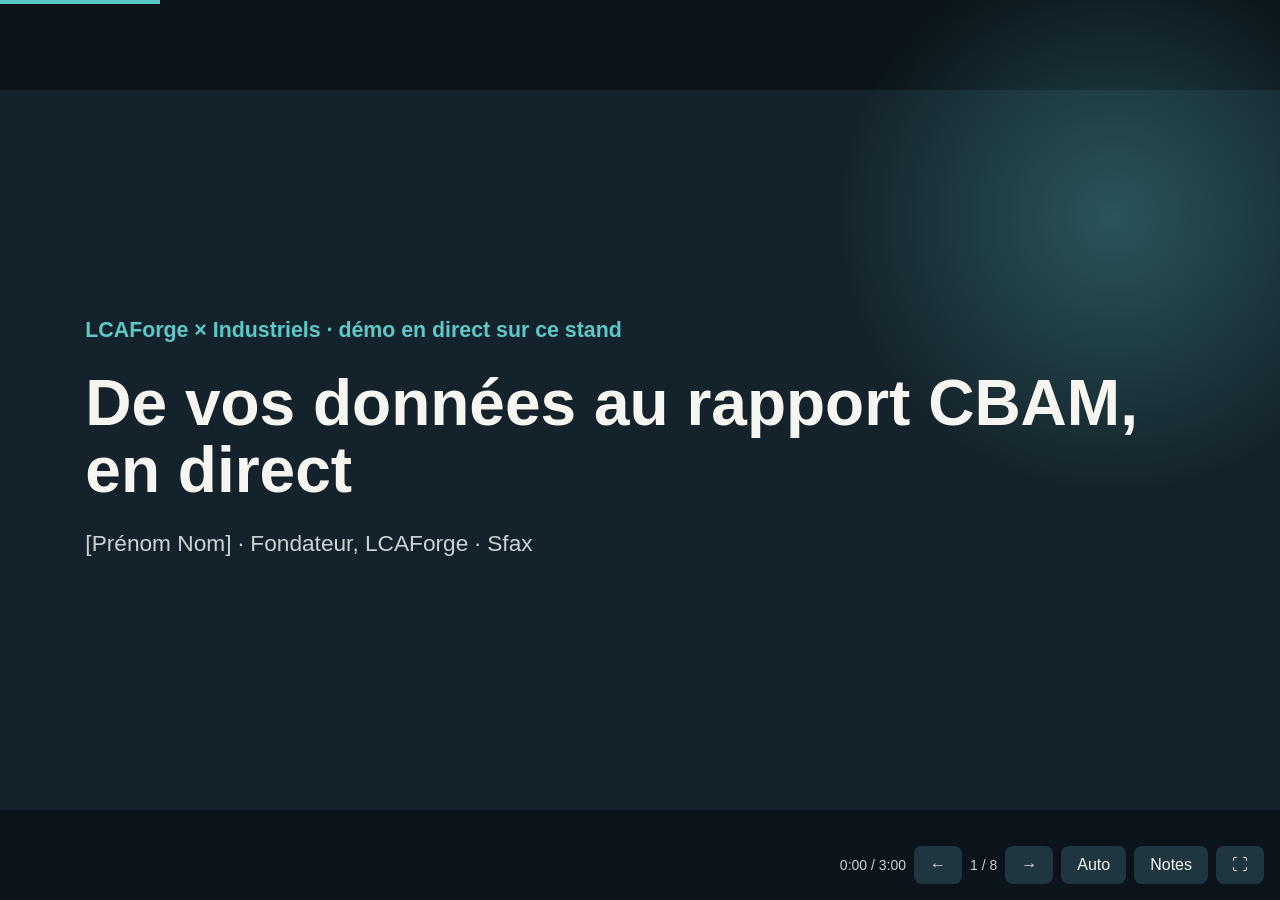
==== presentation.html @ fda1965a "Add files via upload" ====
<!DOCTYPE html>
<html lang="fr">
<head>
<meta charset="utf-8">
<meta name="viewport" content="width=device-width, initial-scale=1">
<title>LCAForge — Stand : démo et pitch, 3 min</title>
<style>
:root{--dark:#14232B;--light:#F7F5F0;--teal:#0B6B6B;--mint:#5CC8C8;--muted:#C9D3D6;--line:#DDD8CC;--amber:#8A5A0E}
*{box-sizing:border-box}
html,body{margin:0;height:100%;background:#0b141a;overflow:hidden;font-family:'Helvetica Neue',Arial,sans-serif}
#stage{position:absolute;left:50%;top:50%;width:1920px;height:1080px;transform-origin:center center}
.slide{position:absolute;inset:0;padding:112px 128px 150px;display:none;flex-direction:column;justify-content:space-between;gap:36px}
.slide.on{display:flex;animation:in .45s ease}
@keyframes in{from{opacity:0;transform:translateX(48px)}to{opacity:1;transform:none}}
@keyframes inb{from{opacity:0;transform:translateX(-48px)}to{opacity:1;transform:none}}
@keyframes up{from{opacity:0;transform:translateY(32px)}to{opacity:1;transform:none}}
@keyframes pop{from{opacity:0;transform:scale(.8)}to{opacity:1;transform:none}}
@keyframes glow{0%,100%{box-shadow:0 0 0 0 rgba(11,107,107,0)}50%{box-shadow:0 0 0 12px rgba(11,107,107,.2)}}
@keyframes float{from{transform:translate(0,0)}to{transform:translate(-80px,60px)}}
#stage[data-dir="back"] .slide.on{animation-name:inb}
.slide.on .a{animation:up .65s cubic-bezier(.2,.7,.2,1) var(--d,0s) both}
.slide.on .price.a{animation-name:pop}
.slide.on .tr.me{animation:up .65s cubic-bezier(.2,.7,.2,1) var(--d,0s) both,glow 1.6s ease 1.6s 2}
.cover::before{content:"";position:absolute;width:900px;height:900px;right:-200px;top:-260px;border-radius:50%;background:radial-gradient(circle,rgba(92,200,200,.3),transparent 65%);animation:float 9s ease-in-out infinite alternate}
.cover>*{position:relative}
#notes{display:none;position:fixed;left:0;right:0;bottom:0;max-height:44vh;overflow:auto;background:rgba(11,20,26,.97);color:#F7F5F0;padding:16px 24px 64px;font:18px/1.5 Arial,sans-serif;z-index:4;border-top:3px solid var(--mint)}
#notes.show{display:block}
#notes h4{margin:0 0 8px;font-size:20px;color:var(--mint)}
#notes p{margin:0 0 10px}
#notes b{color:var(--mint)}
@media (prefers-reduced-motion:reduce){.slide.on,.slide.on .a,.slide.on .tr.me,.cover::before{animation:none!important}}
.dark{background:var(--dark);color:var(--light)}
.light{background:var(--light);color:var(--dark)}
h1{font-size:96px;font-weight:700;line-height:1.05;margin:0}
h2{font-size:64px;font-weight:700;line-height:1.1;margin:0}
h3{font-size:36px;font-weight:700;margin:0}
p{margin:0}
.cover{justify-content:center;gap:40px}
.kicker{font-size:32px;color:var(--mint);font-weight:600}
.sub{font-size:34px;color:var(--muted)}
.cards{display:flex;gap:28px}
.card{flex:1;display:flex;flex-direction:column;gap:12px;background:#fff;padding:36px;border:1px solid var(--line);border-radius:16px}
.card p{font-size:28px;line-height:1.3}
.card .big{font-size:60px;font-weight:700;line-height:1.1;color:var(--teal)}
.lead{font-size:34px;line-height:1.3}
.tag{font-size:30px;color:var(--teal);font-weight:600}
.note{font-size:24px;color:#5a6670;line-height:1.3}
.dark .note{color:var(--muted)}
.pill{align-self:flex-start;background:var(--teal);color:#fff;font-size:32px;font-weight:600;padding:14px 28px;border-radius:40px}
.bars{display:flex;flex-direction:column;gap:28px}
.row{display:flex;align-items:center;gap:28px}
.lab{width:420px;font-size:30px;line-height:1.25}
.track{flex:1}
.bar{height:84px;border-radius:12px;display:flex;align-items:center;padding-left:28px;font-size:34px;font-weight:700;color:#fff}
.b1{width:100%;background:var(--amber)}
.b2{width:50.5%;background:var(--teal)}
.result{display:flex;gap:40px;align-items:center}
.result .big{font-size:84px;font-weight:700;color:var(--teal);line-height:1}
.tbl{display:flex;flex-direction:column;border:1px solid var(--line);border-radius:16px;overflow:hidden;background:#fff}
.tr{display:grid;grid-template-columns:330px 1fr 380px;align-items:center;padding:18px 32px;font-size:28px;border-top:1px solid var(--line)}
.tr:first-child{border-top:0}
.th{background:var(--dark);color:var(--light);font-weight:700;font-size:26px}
.tr.me{background:#DDF1F0;font-weight:700}
.price{font-size:112px;font-weight:700;color:var(--mint);line-height:1}
.offer{display:flex;gap:56px;align-items:center}
.offer ul{font-size:30px;line-height:1.45;margin:0;padding-left:34px}
.cta{font-size:40px;font-weight:600}
.foot{position:absolute;left:128px;bottom:56px;right:128px;font-size:24px;color:var(--muted);line-height:1.3}
.light .foot{color:#5a6670}
#bar{position:fixed;left:0;top:0;height:4px;background:var(--mint);width:0;transition:width .3s;z-index:5}
#nav{position:fixed;right:16px;bottom:16px;display:flex;gap:8px;align-items:center;z-index:5;font:14px Arial,sans-serif;color:#C9D3D6}
#nav button{background:#1F3640;color:#F7F5F0;border:0;border-radius:8px;padding:10px 16px;font-size:16px;cursor:pointer}
#nav button:hover{background:var(--teal)}
#timer.over{color:#ffb454;font-weight:700}
.grid3{display:grid;grid-template-columns:repeat(3,1fr);gap:24px}
.mod{display:flex;flex-direction:column;gap:8px;background:#fff;padding:26px 30px;border:1px solid var(--line);border-radius:16px}
.mod .code{font-size:26px;font-weight:700;color:var(--teal)}
.mod h3{font-size:34px}
.mod .sec{font-size:24px;color:#5a6670;line-height:1.25}
.mod .lev{font-size:27px;line-height:1.25}
.cards.four .card{padding:28px}
.cards.four .big{font-size:52px}
.cards.four .card p{font-size:26px}
.col{flex:1;display:flex;flex-direction:column;gap:12px;background:#fff;padding:30px 32px;border:1px solid var(--line);border-radius:16px}
.col h3{font-size:40px;color:var(--teal)}
.col .st{font-size:24px;color:#5a6670}
.col ul{margin:0;padding-left:28px;font-size:26px;line-height:1.3}
.col li{margin-bottom:10px}
.steps{display:flex;gap:44px}
.step{flex:1;position:relative;display:flex;flex-direction:column;gap:12px;background:#1F3640;padding:34px;border-radius:16px}
.step .n{font-size:64px;font-weight:700;color:var(--mint);line-height:1}
.step h3{font-size:36px}
.step p{font-size:27px;line-height:1.3;color:var(--muted)}
.step:not(:last-child)::after{content:"→";position:absolute;right:-40px;top:50%;font-size:40px;color:var(--mint);transform:translateY(-50%)}
.slide.on .step{animation:up .65s cubic-bezier(.2,.7,.2,1) var(--d,0s) both,hl 8s linear var(--h,2s) infinite}
.step:nth-child(1){--h:1.5s}.step:nth-child(2){--h:3.5s}.step:nth-child(3){--h:5.5s}.step:nth-child(4){--h:7.5s}
@keyframes hl{0%{background:#1F3640}4%,22%{background:var(--teal)}28%,100%{background:#1F3640}}
.final{display:flex;gap:64px;align-items:center}
.final .left{flex:1;display:flex;flex-direction:column;gap:20px}
.final ul{font-size:30px;line-height:1.45;margin:0;padding-left:34px}
.src ol{list-style:none;margin:0;padding:0;columns:2;column-gap:56px;font-size:20px;line-height:1.3}
.src li{break-inside:avoid;margin-bottom:12px}
.src b{color:var(--teal)}
.src a{color:var(--teal);word-break:break-all}
.cards.four .big{font-size:46px}
</style>
</head>
<body>
<div id="bar"></div>
<div id="stage">

<!-- 1 · 0:00–0:10 -->
<section class="slide dark cover on">
<p class="kicker">LCAForge × Industriels · démo en direct sur ce stand</p>
<h1>De vos données au rapport CBAM, en direct</h1>
<p class="sub">[Prénom Nom] · Fondateur, LCAForge · Sfax</p>
</section>

<!-- 2 · 0:10–0:45 -->
<section class="slide light">
<h2>Les bénéfices de l'ACV à l'export</h2>
<div class="cards">
<div class="col"><h3>Tunisie</h3><p class="st">Des soutiens publics</p><ul>
<li>FTE : jusqu'à 70 % de l'accompagnement carbone (plafond 70 000 TND)</li>
<li>ANME : cahier des charges de comptabilité carbone (août 2026)</li>
<li>GEFF et TCP : crédits verts et subventions de l'UE</li></ul></div>
<div class="col"><h3>Europe</h3><p class="st">CBAM définitif depuis le 1er janv. 2026 · certificat ≈ 82 € / tCO₂ (T3 2026)</p><ul>
<li>Données réelles plutôt que valeurs par défaut (+10 % → +30 %)</li>
<li>Jusqu'à −48 % de facture CBAM (exemple acier, 2026)</li>
<li>Vos clients ont besoin de vos données pour déclarer</li></ul></div>
<div class="col"><h3>Reste du monde</h3><p class="st">Le prix du carbone aux frontières se répand</p><ul>
<li>Royaume-Uni : son CBAM dès le 1er janv. 2027</li>
<li>Norvège : reprise du CBAM européen prévue dès 2027</li>
<li>Australie et Nouvelle-Zélande : mécanisme à l'étude</li></ul></div>
</div>
<p class="foot">Sources : [1] [2] [3] [4] [5]. Éligibilité de LCAForge aux aides à confirmer auprès de l'ANME. Vérification CBAM par un vérificateur accrédité.</p>
</section>

<!-- 3 · 0:45–1:10 -->
<section class="slide light">
<h2>Plateforme fonctionnelle, six usages</h2>
<div class="grid3"><div class="mod"><p class="code">M1</p><h3>Carbone &amp; procédés</h3><p class="sec">Métallurgie, traitement thermique, transport</p><p class="lev">Mesurer le carbone par procédé et réduire la facture CBAM</p></div><div class="mod"><p class="code">M2</p><h3>Éco-conception</h3><p class="sec">Plasturgie, tôlerie, bois</p><p class="lev">Comparer les matériaux avant de produire</p></div><div class="mod"><p class="code">M3</p><h3>ACV produit</h3><p class="sec">Médical, pharma, emballage</p><p class="lev">Des données prêtes pour vos clients et appels d'offres</p></div><div class="mod"><p class="code">M4</p><h3>Coût &amp; matériaux</h3><p class="sec">Fonderie, fabrication métallique</p><p class="lev">Réduire coût matière, rebut et énergie</p></div><div class="mod"><p class="code">M5</p><h3>Décision R&amp;D</h3><p class="sec">Bureaux d'études, R&amp;D</p><p class="lev">Choisir la meilleure option, plus vite</p></div><div class="mod"><p class="code">M6</p><h3>Fournisseurs &amp; risque</h3><p class="sec">Construction, câbles, polymères</p><p class="lev">Repérer les fournisseurs à risque avant la rupture</p></div></div>
<p class="lead">Un seul outil, les mêmes données, prêt à l'emploi : testez-le en direct sur ce stand.</p>
</section>

<!-- 4 · 1:10–1:45 -->
<section class="slide light">
<h2>Du temps et de l'argent gagnés</h2>
<p class="pill">Une ACV : <span class="cnt" data-to="8">8</span> h+ à la main → ≈ <span class="cnt" data-to="9">9</span> min avec un outil dédié</p>
<div class="cards four">
<div class="card"><p class="big">≈ <span class="cnt" data-to="80850">80 850</span> € / an</p><h3>CBAM (M1)</h3><p>Ciment, 50 000 t exportées en 2026 : données réelles plutôt que valeur par défaut (exemple illustratif)</p></div>
<div class="card"><p class="big"><span class="cnt" data-to="7.6" data-dec="1">7,6</span> M€ / an</p><h3>Interface (M1)</h3><p>Énergie −40 %, fil −12 % depuis 1996, avec l'appui de l'ACV</p></div>
<div class="card"><p class="big"><span class="cnt" data-to="60000">60 000</span> $ / an</p><h3>Carrier (M2, M4)</h3><p>Une seule pièce plastique : coût et −10 t CO₂</p></div>
<div class="card"><p class="big"><span class="cnt" data-to="671">671</span> $ / unité</p><h3>ERSOS (M4)</h3><p>Coût réduit et −19 % de CO₂</p></div>
</div>
<p class="lead"><b>Notre estimation, PME industrielle :</b> abonnement 48 000 TND/an → gain net modélisé ≈ <span class="cnt" data-to="126500">126 500</span> TND/an (ROI 264 %).</p>
<p class="foot">Sources : [3] [6] [7] [8] [9] [13]. Études de cas des éditeurs ; résultats propres à chaque entreprise. Estimation modélisée, à valider sur vos données. La vérification CBAM reste faite par un vérificateur accrédité.</p>
</section>

<!-- 5 · 1:45–2:25 -->
<section class="slide dark">
<h2>Un agent qui travaille devant vous</h2>
<div class="steps">
<div class="step"><p class="n">1</p><h3>Vous demandez</h3><p>Décrivez votre besoin en langage simple</p></div>
<div class="step"><p class="n">2</p><h3>L'agent planifie</h3><p>Il rédige un plan d'actions détaillé</p></div>
<div class="step"><p class="n">3</p><h3>Vous validez</h3><p>Vous modifiez, puis approuvez : rien ne s'exécute avant</p></div>
<div class="step"><p class="n">4</p><h3>Il exécute</h3><p>Il change d'onglet, remplit les champs et lance les calculs, sous vos yeux</p></div>
</div>
<p class="lead">Résultat : un rapport prêt à partager (PDF). Regardez-le travailler sur ce stand.</p>
</section>

<!-- 6 · 2:25–2:45 -->
<section class="slide light">
<h2>LCAForge face aux autres outils</h2>
<div class="tbl">
<div class="tr th"><span>Outil</span><span>Ce qu'il couvre</span><span>Prix par an</span></div>
<div class="tr me"><span>LCAForge</span><span>6 modules : carbone, éco-conception, ACV, coût, R&amp;D, fournisseurs</span><span>Pilote 1 500 TND / 3 mois</span></div>
<div class="tr"><span>SimaPro</span><span>ACV (licence Expert)</span><span>≈ 6 100 €</span></div>
<div class="tr"><span>One Click LCA</span><span>ACV produit et EPD</span><span>dès ≈ 4 800 €</span></div>
<div class="tr"><span>Ecochain Mobius</span><span>ACV produit</span><span>≈ 1 140 – 4 080 €</span></div>
<div class="tr"><span>Makersite</span><span>Matériaux, ACV, coût, risque</span><span>Sur devis</span></div>
</div>
<p class="lead">Aucun outil intégré n'est pensé pour les exportateurs tunisiens : support local, prix en dinars.</p>
<p class="foot">Sources : [10] [11] [12] [13] [14]. Prix publics ou revendeurs (2026), à confirmer avant signature.</p>
</section>

<!-- 7 · 2:45–3:00 -->
<section class="slide dark">
<h2>Essayez, puis lancez un pilote</h2>
<div class="offer">
<div><p class="price"><span class="cnt" data-to="1500">1 500</span> TND</p><p class="sub" style="font-size:30px;margin-top:14px">pilote de 3 mois, au lieu de 10 500 à 15 000 TND</p></div>
<ul><li>Démo en direct sur ce stand</li><li>Vos données réelles, vos priorités</li><li>Questionnaire de découverte (25 questions, ~25 min)</li></ul>
</div>
<p class="cta">Venez voir la démo, ou parlons de votre pilote.</p>
<p class="foot">[email] · [téléphone]</p>
</section>

<!-- 8 · référence, hors présentation -->
<section class="slide light src">
<h2>Sources et références</h2>
<ol>
<li><b>[1]</b> Prix du certificat CBAM T1 2026 (75,36 €) et achats dès février 2027 : PwC Autriche, 9 avr. 2026 · <a href="https://www.pwc.at/de/insights/austrian-tax-news/cbam-certificates-eu-commission-price.html" target="_blank" rel="noopener">pwc.at/…/cbam-certificates-eu-commission-price.html</a></li>
<li><b>[2]</b> Prix T3 2026 (82,32 €), CBAM du Royaume-Uni, Norvège, Australie, Nouvelle-Zélande, Canada : CBAM Guide, mis à jour le 23 oct. 2026 · <a href="https://cbamguide.com/trade/global-cbam/" target="_blank" rel="noopener">cbamguide.com/trade/global-cbam/</a></li>
<li><b>[3]</b> Valeurs par défaut et émissions réelles, majoration de 10 / 20 / 30 %, exemples acier et ciment : The Sustainability Cloud (blog d'un éditeur), 3 sept. 2026 · <a href="https://www.thesustainabilitycloud.com/blog/eu-cbam-default-values/" target="_blank" rel="noopener">thesustainabilitycloud.com/blog/eu-cbam-default-values/</a></li>
<li><b>[4]</b> FTE (70 % jusqu'à 70 000 TND), cahier des charges ANME d'août 2026, périmètre du CBAM : Tunisie Numérique, 26 août 2026 · <a href="https://www.tunisienumerique.com/decarbonation-entreprises-tunisiennes-financement-transition-energetique/" target="_blank" rel="noopener">tunisienumerique.com/decarbonation-entreprises-tunisiennes-…</a></li>
<li><b>[5]</b> GEFF Tunisie et programme TCP : WMC avec TAP, 1er déc. 2025 · <a href="https://www.webmanagercenter.com/2025/12/01/556948/tunisie-ue-programmes-europeens-et-financements-verts-pour-preparer-les-entreprises-au-mecanisme-carbone/" target="_blank" rel="noopener">webmanagercenter.com/2025/12/01/556948/…</a></li>
<li><b>[6]</b> Interface : énergie −40 %, fil −12 %, 7,6 M€ par an (thinkstep/Sphera, 2018) · <a href="https://www.csr.dk/opening-new-markets-and-achieving-corporate-objectives-lca" target="_blank" rel="noopener">csr.dk/opening-new-markets-and-achieving-corporate-objectives-lca</a></li>
<li><b>[7]</b> Carrier : −60 000 $ par an et −10 t de carbone sur une pièce (aPriori) · <a href="https://www.casestudies.com/company/apriori/case-study/carrier-saves-6-months-on-lca-process-with-apriori" target="_blank" rel="noopener">casestudies.com/…/carrier-saves-6-months-on-lca-process-with-apriori</a></li>
<li><b>[8]</b> ERSOS : −671 $ par unité, −19,32 % de CO₂ (Makersite, avec Durham University) · <a href="https://makersite.io/?p=3387" target="_blank" rel="noopener">makersite.io/?p=3387</a></li>
<li><b>[9]</b> Temps d'une ACV (8 h+ → ≈ 9 min) : revue BIM-LCA, Building and Environment 282 (2025) 113248, Elsevier ; chiffres à confirmer dans l'article · <a href="https://repositorio.iscte-iul.pt/bitstream/10071/34667/1/article_111613.pdf" target="_blank" rel="noopener">repositorio.iscte-iul.pt/…/article_111613.pdf</a></li>
<li><b>[10]</b> SimaPro, licence Expert (6 100 € par an) : revendeur SimaPro · <a href="https://simapro.se/en/?p=4527" target="_blank" rel="noopener">simapro.se/en/?p=4527</a></li>
<li><b>[11]</b> One Click LCA, ACV produit et EPD (dès 400 € par siège et par mois) · <a href="https://oneclicklca.com/pricing/product-lca-and-epd-pricing" target="_blank" rel="noopener">oneclicklca.com/pricing/product-lca-and-epd-pricing</a></li>
<li><b>[12]</b> Ecochain Mobius (Starter dès 95 €/mois, Professional 340 €/mois) · <a href="https://helpcenter.ecochain.com/en/articles/9059735-mobius-faq" target="_blank" rel="noopener">helpcenter.ecochain.com/…/9059735-mobius-faq</a> · <a href="https://ecochain.com/mobius/mobius-features-and-pricing/" target="_blank" rel="noopener">ecochain.com/mobius/mobius-features-and-pricing/</a></li>
<li><b>[13]</b> Estimation du ROI (126 500 TND par an) et tarifs LCAForge : modèle et grille tarifaire internes</li>
<li><b>[14]</b> Makersite, plateforme d'entreprise vendue en B2B (tarif sur devis) · <a href="https://www.ki-syndikat.de/tools/makersite/" target="_blank" rel="noopener">ki-syndikat.de/tools/makersite/</a></li>
</ol>
<p class="note">Les chiffres des études de cas viennent des éditeurs de logiciels. Sources consultées en octobre 2026.</p>
</section>
</div>
<div id="notes"><h4 id="nh"></h4><div id="nb"></div></div>
<div id="nav"><span id="timer">0:00 / 3:00</span><button id="prev" aria-label="Précédent">←</button><span id="count"></span><button id="next" aria-label="Suivant">→</button><button id="abtn" aria-label="Défilement automatique">Auto</button><button id="nbtn" aria-label="Notes">Notes</button><button id="fs" aria-label="Plein écran">⛶</button></div>
<script>
(function(){
var stage=document.getElementById('stage'),slides=[].slice.call(stage.children),i=0,t0=null,tm=document.getElementById('timer');
function fit(){var s=Math.min(innerWidth/1920,innerHeight/1080);stage.style.transform='translate(-50%,-50%) scale('+s+')'}
function go(n){
  var prev=i;i=Math.max(0,Math.min(slides.length-1,n));stage.dataset.dir=(n<prev)?"back":"fwd";
  slides.forEach(function(el,k){el.classList.toggle('on',k===i)});
  document.getElementById('count').textContent=(i+1)+' / '+slides.length;
  document.getElementById('bar').style.width=((i+1)/slides.length*100)+'%';
  if(i>0&&t0===null)t0=Date.now();
  afterGo();
  try{history.replaceState(null,'','#'+(i+1))}catch(e){}
}
setInterval(function(){
  if(t0===null)return;
  var s=Math.floor((Date.now()-t0)/1000);
  tm.textContent=Math.floor(s/60)+':'+('0'+s%60).slice(-2)+' / 3:00';
  tm.className=s>180?'over':'';
},500);
document.addEventListener('keydown',function(e){
  if(['ArrowRight','PageDown',' ','Enter'].indexOf(e.key)>-1){e.preventDefault();go(i+1)}
  else if(['ArrowLeft','PageUp','Backspace'].indexOf(e.key)>-1){e.preventDefault();go(i-1)}
  else if(e.key==='Home')go(0);
  else if(e.key==='End')go(slides.length-1);
  else if(e.key==='r'||e.key==='R'){t0=null;tm.textContent='0:00 / 3:00';tm.className='';go(0)}
  else if(e.key==='f'||e.key==='F')fs();
});
function fs(){var d=document.documentElement;if(document.fullscreenElement){document.exitFullscreen()}else if(d.requestFullscreen){d.requestFullscreen()}}
document.getElementById('prev').onclick=function(){go(i-1)};
document.getElementById('next').onclick=function(){go(i+1)};
document.getElementById('fs').onclick=fs;
var x0=null;
document.addEventListener('touchstart',function(e){x0=e.touches[0].clientX},{passive:true});
document.addEventListener('touchend',function(e){if(x0===null)return;var dx=e.changedTouches[0].clientX-x0;if(Math.abs(dx)>50)go(i+(dx<0?1:-1));x0=null});
addEventListener('resize',fit);
fit();
var NOTES=[
{h:"1 · Couverture · 0:00–0:10",say:"Bonjour et bienvenue sur notre stand. LCAForge transforme vos données industrielles en carbone, en ACV et en rapports prêts pour l'export. Je vous la montre en direct."},
{h:"2 · Bénéfices de l'ACV · 0:10–0:45",say:"Pourquoi l'ACV maintenant ? En Tunisie, le Fonds de transition énergétique peut financer jusqu'à 70 % de l'accompagnement carbone, plafonné à 70 000 dinars, l'ANME a publié un cahier des charges de comptabilité carbone, et des crédits verts existent. En Europe, le CBAM est définitif depuis janvier 2026, avec un certificat autour de 82 euros la tonne : des données réelles évitent les valeurs par défaut majorées de 10 à 30 %, jusqu'à 48 % de facture en moins dans un exemple acier. Dans le reste du monde, le Royaume-Uni suit en janvier 2027, la Norvège reprend le mécanisme européen, et l'Australie étudie le sien."},
{h:"3 · Plateforme fonctionnelle · 0:45–1:10",say:"LCAForge est une plateforme fonctionnelle, prête à l'emploi, avec six modules : carbone par procédé, éco-conception, ACV produit, coût et matériaux, décision R et D, risque fournisseurs. Les mêmes données alimentent les six."},
{h:"4 · Temps et argent · 1:10–1:45",say:"Une ACV qui prend plus de huit heures à la main se fait en environ neuf minutes avec un outil dédié. Côté argent : dans un exemple ciment, environ 80 850 euros économisés en 2026 sur 50 000 tonnes exportées. Interface économise 7,6 millions d'euros par an, Carrier 60 000 dollars par an sur une seule pièce, ERSOS 671 dollars par unité. Pour une PME industrielle, notre estimation modélisée est un gain net d'environ 126 500 dinars par an."},
{h:"5 · L'agent · 1:45–2:25",say:"Voici ce qui nous distingue : un agent. Vous lui décrivez votre besoin en langage simple. Il rédige un plan. Vous le relisez, vous le modifiez, vous le validez : rien ne s'exécute avant votre accord. Ensuite, regardez : il change d'onglet, remplit les champs, lance les calculs, et produit un rapport PDF. Je vous le montre maintenant."},
{h:"6 · Comparaison · 2:25–2:45",say:"Face aux autres outils : SimaPro environ 6 100 euros par an, One Click LCA dès 4 800, Ecochain entre 1 100 et 4 100, Makersite sur devis. LCAForge couvre six usages, avec un support local et des prix en dinars."},
{h:"7 · Offre · 2:45–3:00",say:"Venez voir la démo sur ce stand. Pour aller plus loin : un pilote de trois mois à 1 500 dinars, au lieu de 10 500 à 15 000, sur vos données réelles."},
{h:"8 · Sources (référence, hors présentation)",say:"Diapositive de référence : chaque chiffre renvoie à une source numérotée."}
];
var nEl=document.getElementById('notes'),nh=document.getElementById('nh'),nb=document.getElementById('nb');
var reduce=window.matchMedia&&matchMedia('(prefers-reduced-motion: reduce)').matches;
slides.forEach(function(sl){
  var els=[].slice.call(sl.querySelectorAll('h1,h2,.kicker,.sub,.pill,.card,.col,.mod,.step,.tr,.lead,.note,.price,.offer ul,.src,.cta,.result,.bars .row,.tag'));
  els=els.filter(function(e){return !els.some(function(o){return o!==e&&o.contains(e)})});
  els.forEach(function(e,k){e.classList.add('a');e.style.setProperty('--d',(0.1+k*0.14).toFixed(2)+'s')});
});
function fmt(v,d){return v.toLocaleString('fr-FR',{minimumFractionDigits:d,maximumFractionDigits:d})}
function count(el){
  var to=parseFloat(el.dataset.to),d=+el.dataset.dec||0;
  if(reduce){el.textContent=fmt(to,d);return}
  var a=el.closest('.a'),delay=a?parseFloat(a.style.getPropertyValue('--d'))*1000+250:250,t=null;
  el.textContent=fmt(0,d);
  setTimeout(function(){
    (function step(ts){
      if(t===null)t=ts;
      var p=Math.min(1,(ts-t)/1200),e=1-Math.pow(1-p,3);
      el.textContent=fmt(to*e,d);
      if(p<1)requestAnimationFrame(step);else el.textContent=fmt(to,d);
    })(performance.now());
  },delay);
}
function afterGo(){
  [].forEach.call(slides[i].querySelectorAll('.cnt'),count);
  nh.textContent=NOTES[i].h;
  nb.innerHTML='<p><b>À dire</b> '+NOTES[i].say+'</p>';
}
function toggleNotes(){nEl.classList.toggle('show')}
document.getElementById('nbtn').onclick=toggleNotes;
document.addEventListener('keydown',function(e){if(e.key==='n'||e.key==='N')toggleNotes()});
var auto=null;
function toggleAuto(){
  var b=document.getElementById('abtn');
  if(auto){clearInterval(auto);auto=null;b.textContent='Auto'}
  else{b.textContent='Stop';auto=setInterval(function(){if(i>=slides.length-2){t0=null;go(0)}else go(i+1)},14000)}
}
document.getElementById('abtn').onclick=toggleAuto;
document.addEventListener('keydown',function(e){if(e.key==='p'||e.key==='P')toggleAuto()});
var h=parseInt(location.hash.slice(1),10);go(isNaN(h)?0:h-1);
})();
</script>
</body>
</html>
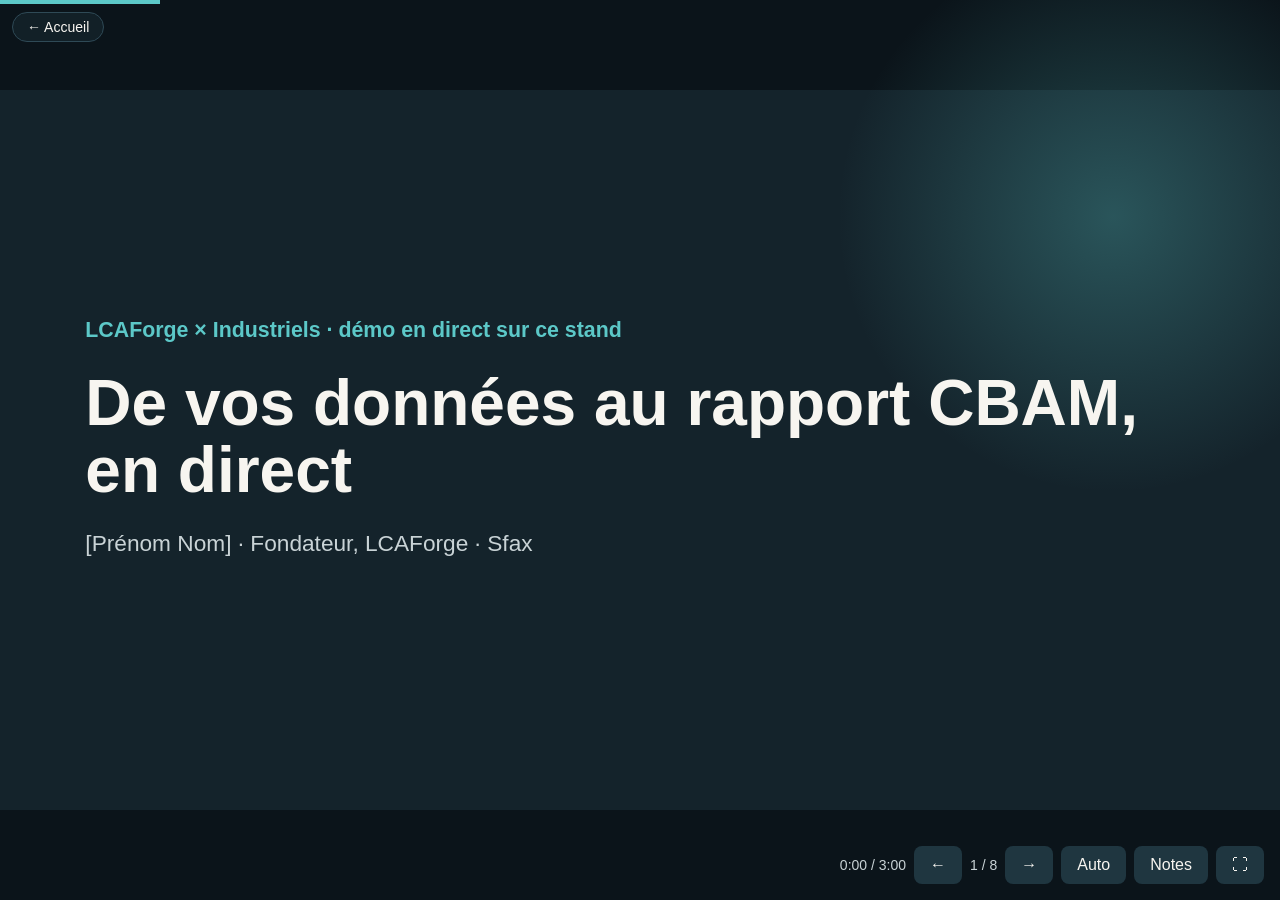
==== commit 175e6cfb: "Add files via upload" ====
--- a/presentation.html
+++ b/presentation.html
@@ -103,10 +103,17 @@
 .src b{color:var(--teal)}
 .src a{color:var(--teal);word-break:break-all}
 .cards.four .big{font-size:46px}
+#home{position:fixed;left:12px;top:12px;z-index:6;font:14px Arial,sans-serif;color:#F7F5F0;background:rgba(20,35,43,.85);border:1px solid #2f4a56;border-radius:20px;padding:6px 14px;text-decoration:none}
+#home:hover{background:#0B6B6B}
+#rotate{display:none;position:fixed;left:0;right:0;bottom:0;z-index:7;background:#0B6B6B;color:#fff;font:15px Arial,sans-serif;padding:12px 16px;align-items:center;justify-content:space-between;gap:12px}
+#rotate button{background:#fff;color:#0B6B6B;border:0;border-radius:8px;padding:6px 14px;font-weight:700}
+@media (max-width:700px) and (orientation:portrait){#rotate{display:flex}}
 </style>
 </head>
 <body>
 <div id="bar"></div>
+<a id="home" href="index.html">← Accueil</a>
+<div id="rotate"><span>Tournez votre téléphone en mode paysage pour lire les diapositives.</span><button onclick="this.parentNode.style.display='none'">OK</button></div>
 <div id="stage">
 
 <!-- 1 · 0:00–0:10 -->
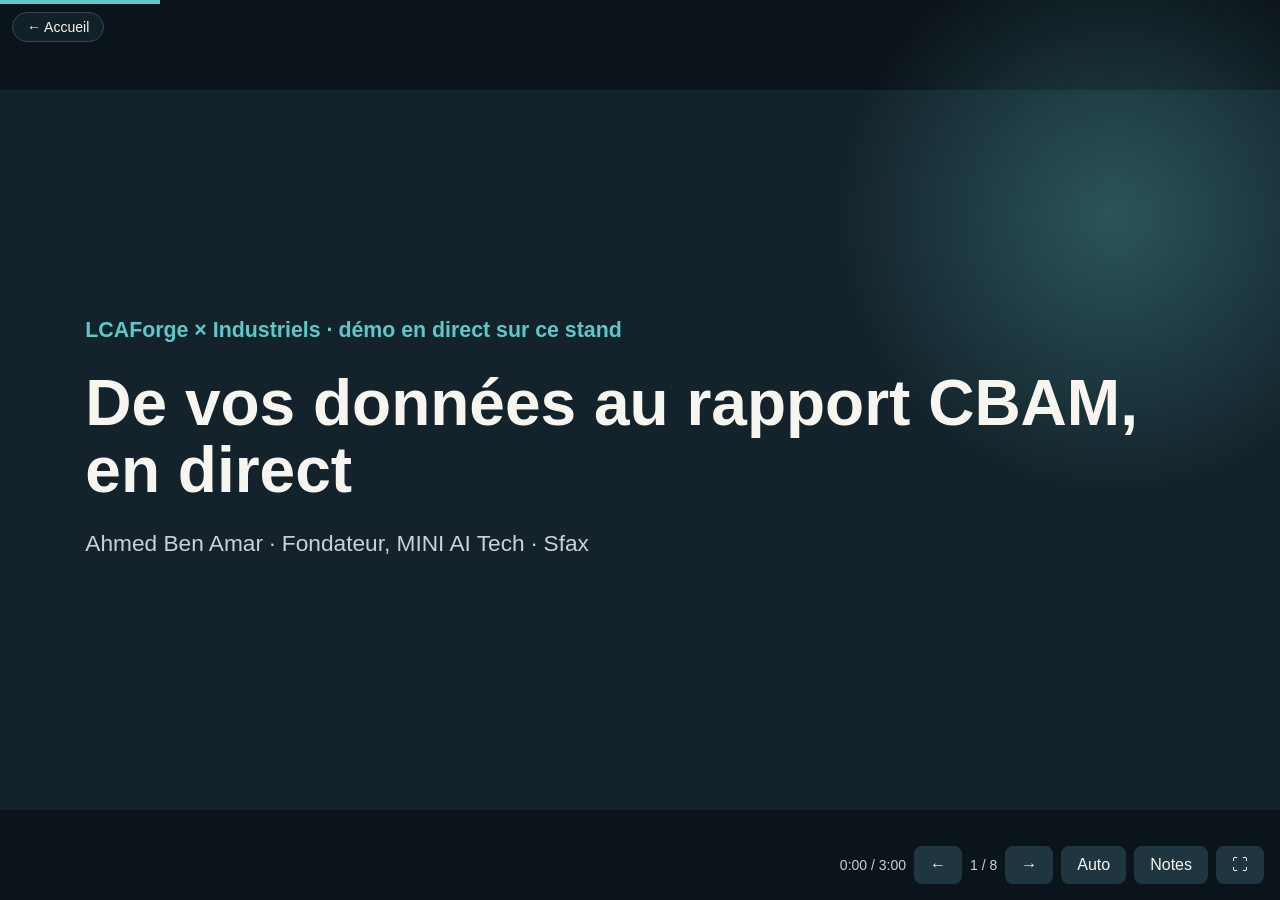
==== commit 3f60e1a3: "Update speaker name in presentation.html" ====
--- a/presentation.html
+++ b/presentation.html
@@ -120,7 +120,7 @@
 <section class="slide dark cover on">
 <p class="kicker">LCAForge × Industriels · démo en direct sur ce stand</p>
 <h1>De vos données au rapport CBAM, en direct</h1>
-<p class="sub">[Prénom Nom] · Fondateur, LCAForge · Sfax</p>
+<p class="sub">Ahmed Ben Amar · Fondateur, MINI AI Tech · Sfax</p>
 </section>
 
 <!-- 2 · 0:10–0:45 -->
@@ -195,11 +195,11 @@
 <section class="slide dark">
 <h2>Essayez, puis lancez un pilote</h2>
 <div class="offer">
-<div><p class="price"><span class="cnt" data-to="1500">1 500</span> TND</p><p class="sub" style="font-size:30px;margin-top:14px">pilote de 3 mois, au lieu de 10 500 à 15 000 TND</p></div>
+<div><p class="price"><span class="cnt" data-to="1500">0</span> TND</p><p class="sub" style="font-size:30px;margin-top:14px">pilote de 1 mois</p></div>
 <ul><li>Démo en direct sur ce stand</li><li>Vos données réelles, vos priorités</li><li>Questionnaire de découverte (25 questions, ~25 min)</li></ul>
 </div>
 <p class="cta">Venez voir la démo, ou parlons de votre pilote.</p>
-<p class="foot">[email] · [téléphone]</p>
+<p class="foot">[benamarahmed236@gmail.com] · [93585977]</p>
 </section>
 
 <!-- 8 · référence, hors présentation -->
